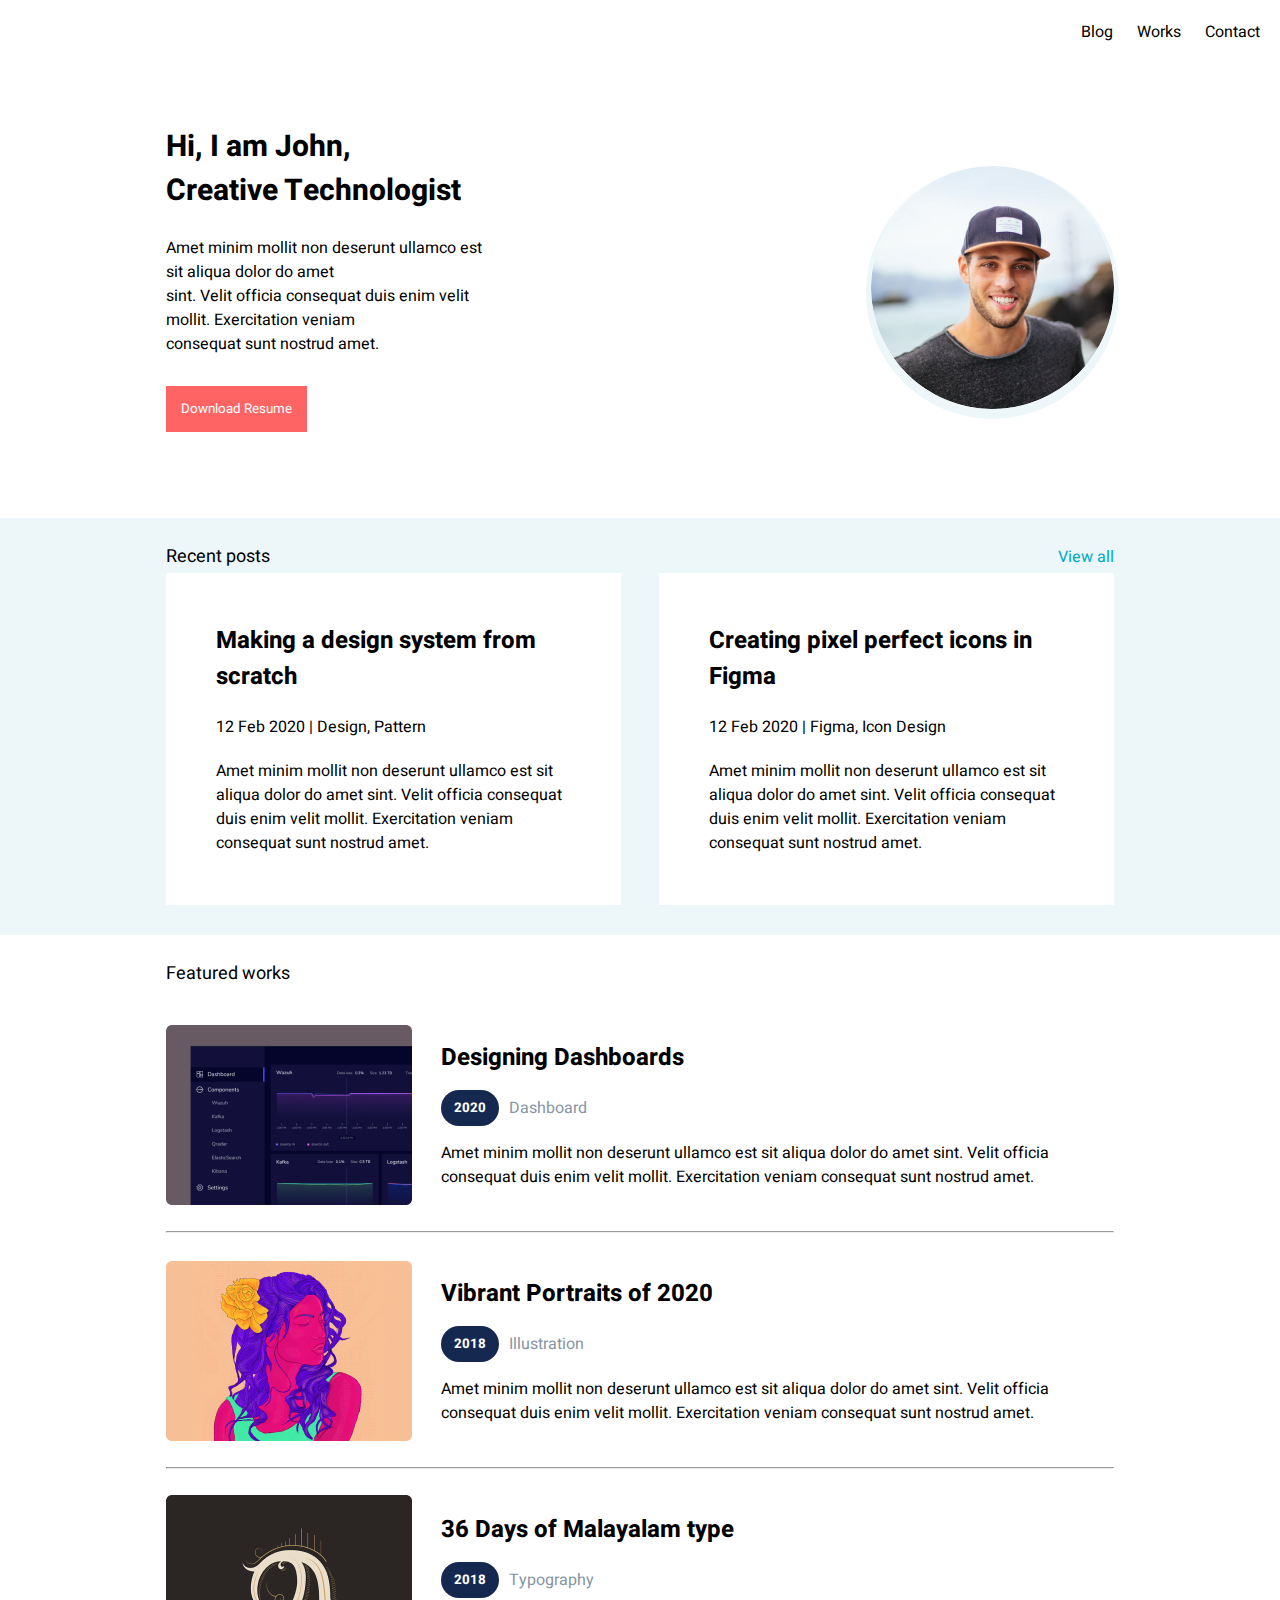
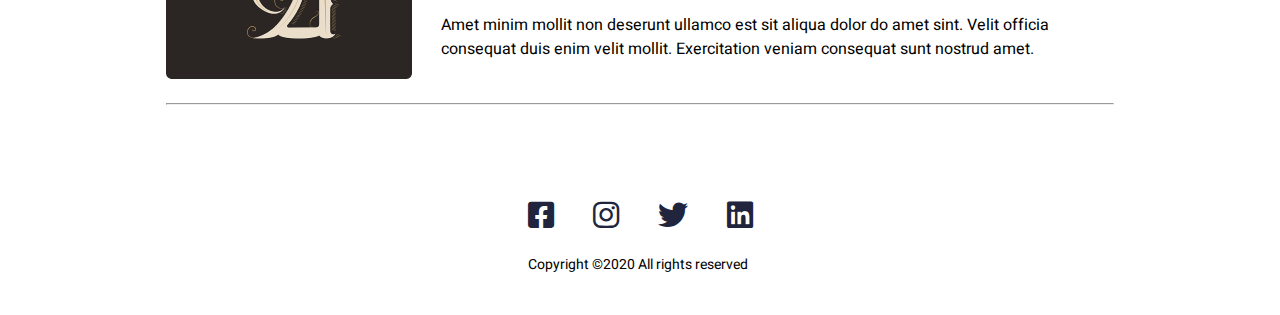
==== index.html @ 5f18d144 "Add files via upload" ====
<!DOCTYPE html>
<html lang="en">
<head>
    <meta charset="UTF-8">
    <meta http-equiv="X-UA-Compatible" content="IE=edge">
    <meta name="viewport" content="width=device-width, initial-scale=1.0">
    <link rel="stylesheet" href="css/style.css">
    <link rel="stylesheet" href="css/all.css">
    <title>Home Page</title>
    <style>
        .link a{
            color: #00A8CC;
        }
    </style>
</head>
<body>
    <!-- start header -->
    <header>
        <div class="navFather">
        <div class="nav">
            <ul>
                <li><a href="Blog.html">Blog</a></li>
                <li><a href="Works.html">Works</a></li>
                <li><a href="Works.html">Contact</a></li>
            </ul>
        </div>
       </div>
    </header>
    <!-- end header -->
    <!-- start section 1 -->
    <section class="section1">
        <!-- <div class="contanir"> -->
            <div class="div1flex">
                <div class="contanir">
            <div class="aboutYou">
                <h1>Hi, I am John, <br> Creative Technologist</h1>
                <p>Amet minim mollit non deserunt ullamco est sit aliqua dolor do amet <br> sint. Velit officia consequat duis enim velit mollit. Exercitation veniam <br> consequat sunt nostrud amet.</p>
                <button><a href="">Download Resume</a></button>
            </div>
            </div>
            <div class="contanir">
            <div class="section1Img">
                <img src="images/Ellipse 1.png" alt="">
            </div>
        </div>
        </div>
    </section>
    <!-- end section 1 -->
    <!-- start section Recent -->
    <section class="section-Recent">
        <div class="contanir">
        <div class="heading">
            <p class="link post">Recent posts</p>
        <p class="link"><a href="">View all</a></p>
        </div>
        <div class="Recent-posts">
            <!-- <div class="contanir"> -->
            <div class="card">
            <h2>Making a design system from scratch</h2>
            <p class="p1">12 Feb 2020  |  Design, Pattern</p>
            <p>Amet minim mollit non deserunt ullamco est sit aliqua dolor do amet sint. Velit officia consequat duis enim velit mollit. Exercitation veniam consequat sunt nostrud amet.</p>
        </div> 
    <!-- </div> -->
          <!-- <div class="contanir"> -->
          <div class="card">
            <h2>Creating pixel perfect icons in Figma</h2>
            <p class="p1">12 Feb 2020  |  Figma, Icon Design</p>
            <p>Amet minim mollit non deserunt ullamco est sit aliqua dolor do amet sint. Velit officia consequat duis enim velit mollit. Exercitation veniam consequat sunt nostrud amet.</p>
          </div> 
          </div>
    </div>
        
<!-- </div>  -->
    </section>
    <!-- end section 2 -->
  <!-- start work content -->
<div class="contanir">
    <p class="Hint post">Featured works</p>
</div>
<div class="contanir">
    <div class="Work-detals">
        <img src="images/Rectangle 30.png" alt="">
        <div class="work-content">
            <h3><a href="workDetals.html">Designing Dashboards</a></h3>
            <div class="p-butonFlex">
            <button>2020</button>
             <p class="light">Dashboard</p>
            </div>
            <p class="contant">Amet minim mollit non deserunt ullamco est sit aliqua dolor do amet sint. Velit officia consequat duis enim velit mollit. Exercitation veniam consequat sunt nostrud amet.</p>
        </div>
    </div>  
    <hr>
</div>
<div class="contanir">
    <div class="Work-detals">
        <img src="images/Rectangle 32.png" alt="">
        <div class="work-content">
            <h3>Vibrant Portraits of 2020</h3>
            <div class="p-butonFlex">
            <button>2018</button>
             <p class="light">Illustration</p>
            </div>
            <p class="contant">Amet minim mollit non deserunt ullamco est sit aliqua dolor do amet sint. Velit officia consequat duis enim velit mollit. Exercitation veniam consequat sunt nostrud amet.</p>
        </div>
    </div>  
   <hr>
    </div>
    <div class="contanir">
    <div class="Work-detals">
        <img src="images/Rectangle 34.png" alt="">
        <div class="work-content">
            <h3>36 Days of Malayalam type</h3>
            <div class="p-butonFlex">
            <button>2018</button>
             <p class="light">Typography</p>
            </div>
            <p class="contant">Amet minim mollit non deserunt ullamco est sit aliqua dolor do amet sint. Velit officia consequat duis enim velit mollit. Exercitation veniam consequat sunt nostrud amet.</p>
        </div>
    </div>  
   <hr>
 </div>
<!-- end work content -->
    </section>
    <!-- end section 3 -->
    <!-- start footer -->
    <footer>
        <div class="footer">
            <div class="icon">
                <i class="fa-brands fa-square-facebook"></i>
                <i class="fa-brands fa-instagram"></i>
                <i class="fa-brands fa-twitter"></i>
                <i class="fa-brands fa-linkedin"></i>
            </div>
            <p>Copyright ©2020 All rights reserved </p>
        </div>
    </footer>
    <!-- end footer -->
</body>
</html>
---- css/style.css ----
*{
    margin: 0;
    padding: 0;
    box-sizing: border-box;
    font-family: my font;
}
@font-face {
    font-family: my font;
    src: url("../fonts/Heebo-Regular.ttf");
}
@font-face {
    font-family: my font;
    src: url("../fonts/Heebo-Bold.ttf");
    font-weight: bold;
}
a{
    text-decoration: none;
    color: black;
}
ul li a:hover{
    color: #FF6464;
}
ul{
    list-style: none;
}
ul li{
    display: inline-block;
    padding: 10px;
}
.navFather {
    display: flex;
    justify-content: end;
    /* align-items: end; */
    padding: 10px;
}
.contanir{
    padding: 10px 13%;
}
.div1flex{
    display: flex;
    justify-content: space-between;
    align-items: center;
    margin-top: 4%;
    margin-bottom: 4%;

}
.section1Img img{
    /* width: 250px;
    height: 250px;
    max-width: 100%; */
    border-radius: 50%;
   box-shadow: 0 5px 0 5px #EDF7FA;
}
.aboutYou h1{
    padding-bottom: 23px;
    font-size: 30px;
}
.aboutYou p{
    line-height: 1.5;
    padding-right: 40px;
    padding-bottom: 30px;
}
.aboutYou button{
    padding: 13px 15px;
    margin-bottom: 25px;
    background-color: #FF6464;
    border: none;
}
.aboutYou button a{
    color: white;
}
.section-Recent{
    background-color: #EDF7FA;
}
.Recent-posts{
    display: flex;
    justify-content: space-between;
    align-items: center;
}
.heading{
    display: flex;
    justify-content: space-between;
    align-items: center;
   margin-bottom: 3px;
   margin-top: 15px;
   /* margin-left: 23px; */
}
 .post{
    font-size: 18px;
}
.card{
    width: 48%;
    background-color: #FFFFFF;
    /* margin: 20px 8px 20px 8px; */
    margin-bottom: 20px;
    line-height: 1.5;
    padding: 50px;  
}
.card h2{
    padding-bottom: 20px;
}
.card .p1{
    padding-bottom: 20px;
}
.Hint{
    padding-top: 15px;
    padding-bottom: 10px;
}
.Work-detals{
    display: flex; 
    justify-content: center;
    align-items: center;
    padding-bottom: 2%;
}
.Work-detals button:hover{
    color: rgb(228, 198, 157);
    background-color: brown;
}
.Work-detals button{
        background-color: #142850;
        border: none;
        color: white;
        border-radius: 20px;
        padding: 8px;
        padding-left: 13px;
        padding-right: 13px;
        font-weight: bolder;
}
.p-butonFlex{
    display: flex;
    align-items: center;
 }
 .p-butonFlex p{
   line-height: 1.5;
   /* padding-right: 80px; */
 }
 .work-content .contant{
    padding-right: 30px;
 }
 .work-content{
    padding: 23px 3%;
 }
 h3{
    margin-bottom: 15px;
    font-size: x-large;
 }
 hr{
    color: #E0E0E0;
}
 .work-content .p-butonFlex {
    margin-bottom: 15px;
 }
 .work-content .p-butonFlex button{
    margin-right: 10px;
 }
 .light{
    color: #8695A4;
 }
 hr{
    color: #E0E0E0;
}
.icon{
    font-size: 30px;
    padding-bottom: 15px;
    padding-top: 80px;
    color: #21243D;

 }
 .icon i{
     padding: 0 16px;
 }
 .footer {
     display: flex;
     justify-content: space-between;
     flex-direction: column;
     align-items: center;
     padding-bottom: 40px;
 }
 .footer p{
    padding-right: 5px;
    font-size: 14px;
  }
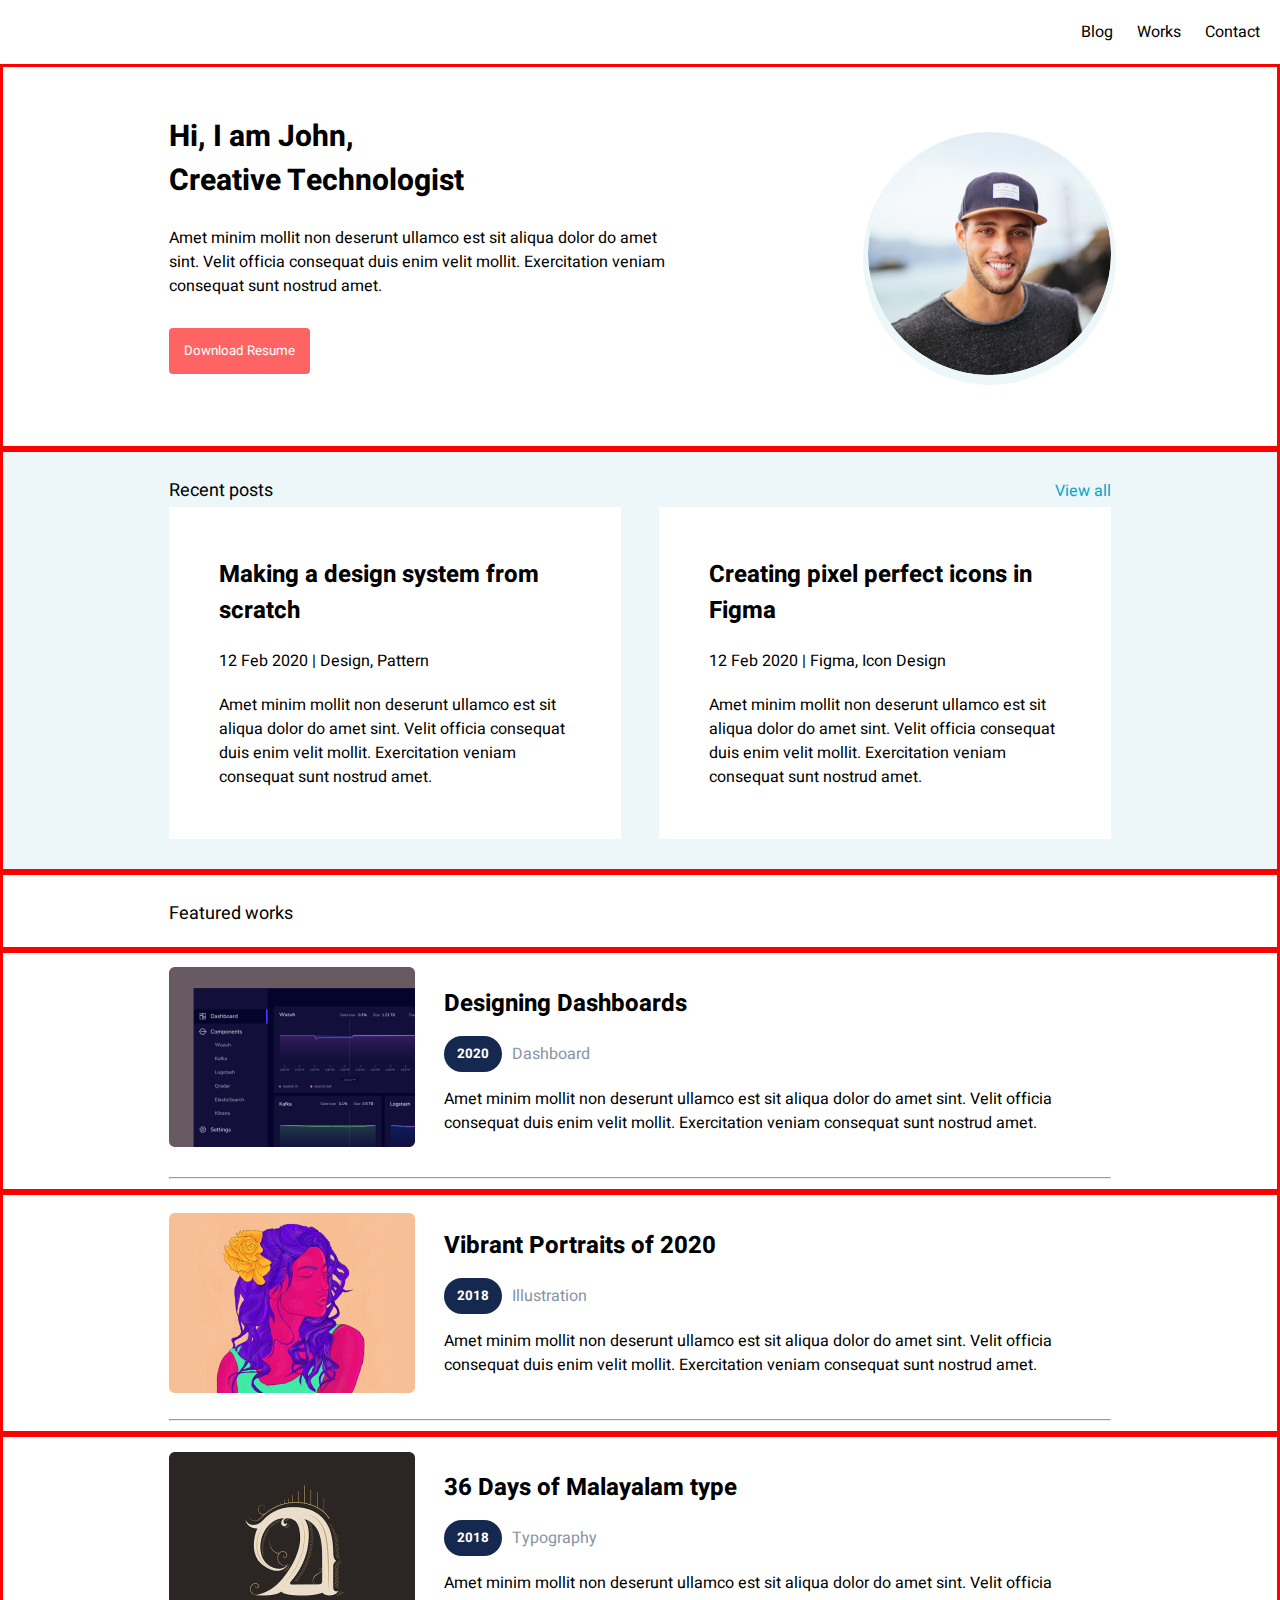
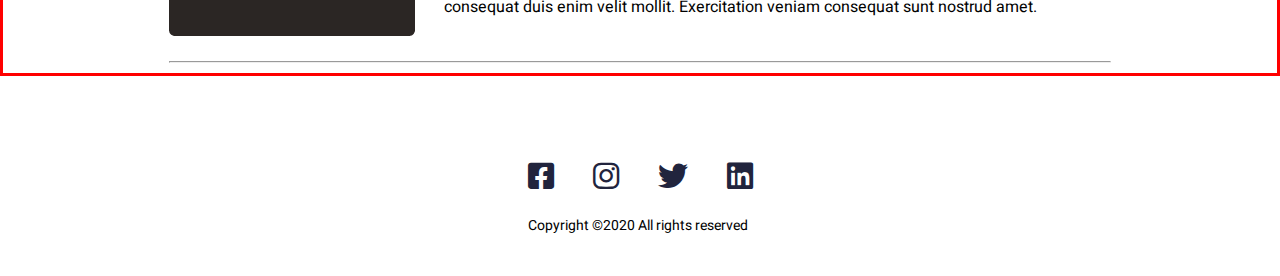
==== commit 8301078a: "Add files via upload" ====
--- a/index.html
+++ b/index.html
@@ -29,16 +29,14 @@
     <!-- end header -->
     <!-- start section 1 -->
     <section class="section1">
-        <!-- <div class="contanir"> -->
-            <div class="div1flex">
-                <div class="contanir">
-            <div class="aboutYou">
-                <h1>Hi, I am John, <br> Creative Technologist</h1>
-                <p>Amet minim mollit non deserunt ullamco est sit aliqua dolor do amet <br> sint. Velit officia consequat duis enim velit mollit. Exercitation veniam <br> consequat sunt nostrud amet.</p>
-                <button><a href="">Download Resume</a></button>
-            </div>
-            </div>
-            <div class="contanir">
+        <div class="contanir">
+        <div class="div1flex">
+            <!-- <div class="contanir"> -->
+                <div class="aboutYou">
+                    <h1>Hi, I am John, <br> Creative Technologist</h1>
+                     <p>Amet minim mollit non deserunt ullamco est sit aliqua dolor do amet <br> sint. Velit officia consequat duis enim velit mollit. Exercitation veniam <br> consequat sunt nostrud amet.</p>
+                    <button><a href="">Download Resume</a></button>
+                 </div>
             <div class="section1Img">
                 <img src="images/Ellipse 1.png" alt="">
             </div>
@@ -79,7 +77,9 @@
 </div>
 <div class="contanir">
     <div class="Work-detals">
+    <div class="work-img">
         <img src="images/Rectangle 30.png" alt="">
+    </div>
         <div class="work-content">
             <h3><a href="workDetals.html">Designing Dashboards</a></h3>
             <div class="p-butonFlex">
--- a/css/style.css
+++ b/css/style.css
@@ -13,6 +13,54 @@
     src: url("../fonts/Heebo-Bold.ttf");
     font-weight: bold;
 }
+@media (max-width:767px) {
+    .div1flex{
+        display: flex;
+        flex-direction:column-reverse;
+        align-items: center;
+        justify-content: space-between;
+    }
+    .contanir{
+        max-width: 767%;
+    }
+    .aboutYou{
+        text-align: center;
+    }
+    .aboutYou p{
+        text-align: center;
+    }
+    .Recent-posts{
+        display: flex;
+        flex-direction: column;
+        justify-content: space-between;
+        align-items: center;
+        width: 100%;
+    }
+    .heading{
+        display: flex;
+        flex-direction: column;
+    }
+    .card{
+        width: 48%;
+        /* padding: 100px; */
+    }
+    .Work-detals{
+        display: flex;
+        flex-direction:column ;
+        align-items: center;
+        justify-content: space-between;
+    }
+    .aboutYou button{
+        padding: 20px 25px;
+        margin-bottom: 25px;
+        background-color: #FF6464;
+        border: none;
+        border-radius: 4px;
+    }
+    .work-img{
+        margin-left: 1%;
+    }
+}
 a{
     text-decoration: none;
     color: black;
@@ -34,7 +82,9 @@
     padding: 10px;
 }
 .contanir{
+    max-width: 100%;
     padding: 10px 13%;
+    border: 3px solid red;
 }
 .div1flex{
     display: flex;
@@ -45,9 +95,6 @@
 
 }
 .section1Img img{
-    /* width: 250px;
-    height: 250px;
-    max-width: 100%; */
     border-radius: 50%;
    box-shadow: 0 5px 0 5px #EDF7FA;
 }
@@ -65,6 +112,7 @@
     margin-bottom: 25px;
     background-color: #FF6464;
     border: none;
+    border-radius: 4px;
 }
 .aboutYou button a{
     color: white;
@@ -76,6 +124,7 @@
     display: flex;
     justify-content: space-between;
     align-items: center;
+    width: 100%;
 }
 .heading{
     display: flex;
